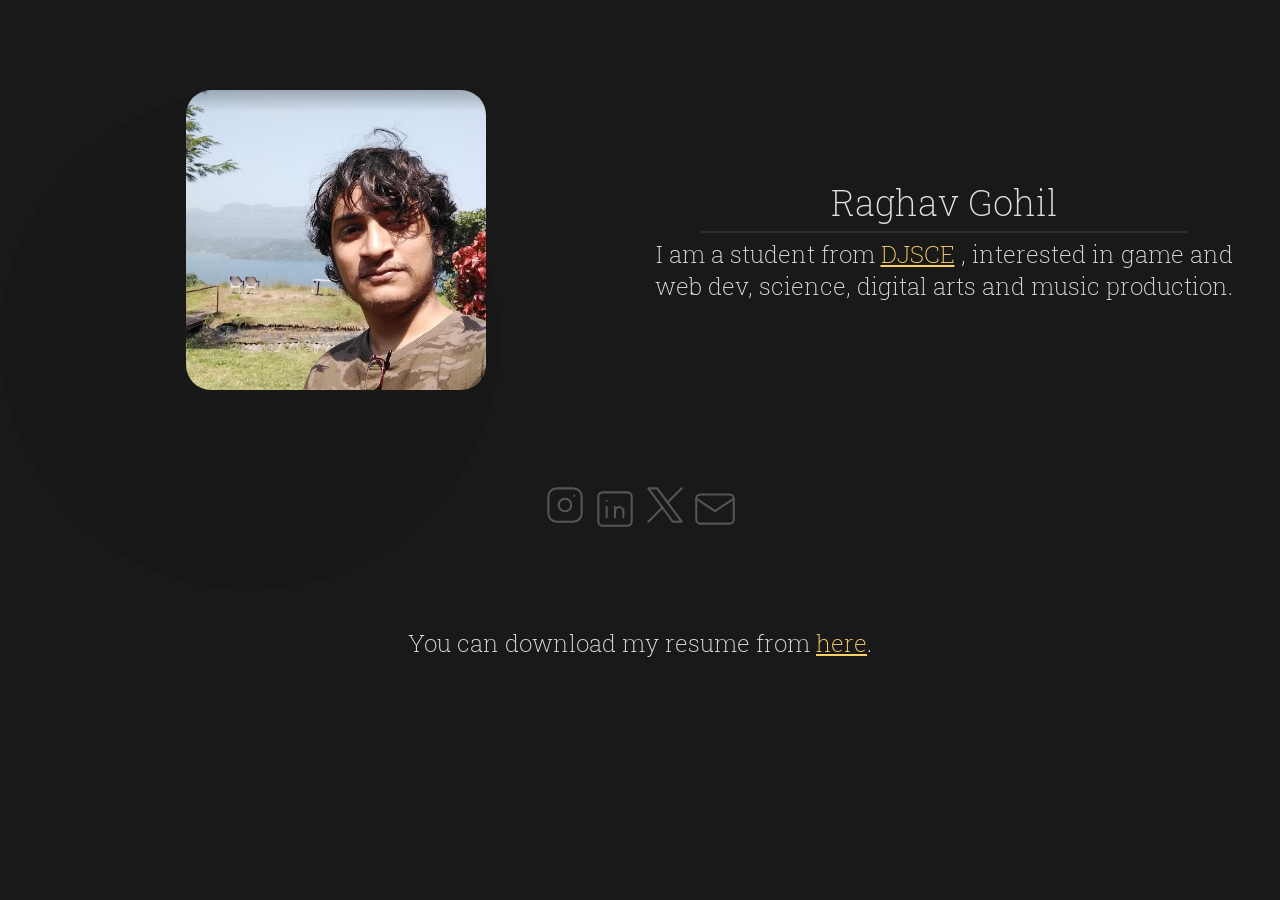
==== index.html @ b8ffef71 "added profile pic animation, made it responsive" ====
<!DOCTYPE html>
<html lang="en">
    <head>
        <meta charset="UTF-8">
        <meta name="viewport" content="width=device-width, initial-scale=1">
        <title>Raghav Gohil | Portfolio</title>
        <link rel="icon" type="image/x-icon" href="/assets/profile-pic.png">
        <link rel="preconnect" href="https://fonts.googleapis.com">
        <link rel="preconnect" href="https://fonts.gstatic.com" crossorigin>
        <link href="https://fonts.googleapis.com/css2?family=Roboto+Slab:wght@100..900&display=swap" rel="stylesheet"> 
        <link href="styles.css" rel="stylesheet">
    </head>
    <body>
        <!-- cursor -->
        <div id="cursor"></div>
        <script src="cursor.js"></script>
        <section id="hero">
            <!-- <img id="hero-profile-pic" src="https://avatars.githubusercontent.com/u/71706645?v=4"> -->
            <!-- <img id="hero-profile-pic" src="/assets/my-photo.png"> -->
            <div id="hero-profile-pic"></div>
            <div id="hero-profile-content">
                <h1>Raghav Gohil</h1>
                <hr>
                <p>I am a student from <a href="https://www.djsce.ac.in/">DJSCE</a> , interested in game and web dev, science, digital arts and music production.</p>
            </div>
        </section> 
        <section id="socials">
            <a href="https://www.instagram.com/raghav_gohil_404/"><svg  xmlns="http://www.w3.org/2000/svg" viewBox="0 0 24 24"  fill="none" stroke-width="1"  stroke-linecap="round"  stroke-linejoin="round"  class="icon icon-tabler icons-tabler-outline icon-tabler-brand-instagram"><path stroke="none" d="M0 0h24v24H0z" fill="none"/><path d="M4 4m0 4a4 4 0 0 1 4 -4h8a4 4 0 0 1 4 4v8a4 4 0 0 1 -4 4h-8a4 4 0 0 1 -4 -4z" /><path d="M12 12m-3 0a3 3 0 1 0 6 0a3 3 0 1 0 -6 0" /><path d="M16.5 7.5l0 .01" /></svg></a>
            <a href="https://www.linkedin.com/in/raghav-gohil-18a88a258/"></a><svg  xmlns="http://www.w3.org/2000/svg" viewBox="0 0 24 24"  fill="none" stroke-width="1"  stroke-linecap="round"  stroke-linejoin="round"  class="icon icon-tabler icons-tabler-outline icon-tabler-brand-linkedin"><path stroke="none" d="M0 0h24v24H0z" fill="none"/><path d="M4 4m0 2a2 2 0 0 1 2 -2h12a2 2 0 0 1 2 2v12a2 2 0 0 1 -2 2h-12a2 2 0 0 1 -2 -2z" /><path d="M8 11l0 5" /><path d="M8 8l0 .01" /><path d="M12 16l0 -5" /><path d="M16 16v-3a2 2 0 0 0 -4 0" /></svg></a>
            <a href="https://twitter.com/RaghobaSpams"><svg  xmlns="http://www.w3.org/2000/svg" viewBox="0 0 24 24"  fill="none"  stroke-width="1"  stroke-linecap="round"  stroke-linejoin="round"  class="icon icon-tabler icons-tabler-outline icon-tabler-brand-x"><path stroke="none" d="M0 0h24v24H0z" fill="none"/><path d="M4 4l11.733 16h4.267l-11.733 -16z" /><path d="M4 20l6.768 -6.768m2.46 -2.46l6.772 -6.772" /></svg></a>
            <a href="mailto:raghavgohil2004@gmail.com"></a><svg  xmlns="http://www.w3.org/2000/svg" viewBox="0 0 24 24"  fill="none"  stroke-width="1"  stroke-linecap="round"  stroke-linejoin="round"  class="icon icon-tabler icons-tabler-outline icon-tabler-mail"><path stroke="none" d="M0 0h24v24H0z" fill="none"/><path d="M3 7a2 2 0 0 1 2 -2h14a2 2 0 0 1 2 2v10a2 2 0 0 1 -2 2h-14a2 2 0 0 1 -2 -2v-10z" /><path d="M3 7l9 6l9 -6" /></svg></a>
        </section>
        <section id="page">
            You can download my resume from <a href="https://drive.google.com/file/d/1_zFfrq3Dztet6FrrVXCBhWyMatp3kc15/view?usp=sharing">here</a>.
        </section>
    </body>
</html>
---- styles.css ----
*
{
    margin:0;
    padding:0;
    font-family: "Roboto Slab", serif;
    font-weight: 200;
    font-style: normal;
}

/* modifying tags */

body
{
    background-color: #191919;
    color:rgb(224, 224, 224);
    font-size:1.5rem;
}

hr
{
    border: 0.5px solid rgb(43, 43, 43);
    width:80%;
    margin:auto;
    margin-top:5px;
    margin-bottom:5px;
}

section
{
    margin: 10vh;
}

a
{
    color:#FAD166;
}

/* others */

#cursor
{
    position:absolute;
    width:500px;
    height:500px;
    background: #161616;
    background: radial-gradient(#191919, #161616);
    border-radius: 50%;
    transition-duration: 1s;
    transition-timing-function: ease-in-out;
    z-index:-1;
}

div:hover ~ #cursor
{
    transform: scale(0.2);
}

/* hero section */

@media only screen and (min-width: 800px) {
    #hero {
        display: flex;
        align-items: center;
        justify-content: center;
        margin-left: auto;
        margin-right: auto;
        width: 95vw;
    }
    #hero-profile-content {
        width: 50%;
        text-align: center;
    }
}

@media only screen and (max-width: 799px) {
    #hero {
        margin-left: auto;
        margin-right: auto;
        width: 95vw;
    }
    #hero-profile-content {
        width: 100%;
        margin-top:10vh;
        text-align: center;
    }
}

#hero-profile-pic
{
    width:300px;
    height:300px;
    display: block;
    margin:auto;
    border-radius: 25px;
    transition: 1s;
    background-image: url('/assets/my-photo.png');
    background-size: auto 300px;
    object-fit: fill;
}

#hero-profile-pic:hover
{
    animation: hero-profile-pic-fade 1s ease-in-out forwards;
}

@keyframes hero-profile-pic-fade {
    0%{opacity:1;}
    50%
    {
        opacity: 0;
    }
    100% 
    {
        opacity: 1;
        transform:rotate3D(1,1,1,45deg);
        background-image: url('https://avatars.githubusercontent.com/u/71706645?v=4');
    } 
}


/* socials */

#socials
{
    display: flex;
    align-items: center;
    justify-content: center;
}

#socials svg
{
    width:50px;
    stroke:rgb(85, 85, 85);
    transition:0.5s;
}

#socials svg:hover
{
    stroke:#FAD166;
    transform:scale(1.2);
}

/* page */

#page
{
    width:60vw;
    margin:auto;
    text-align: center;
}
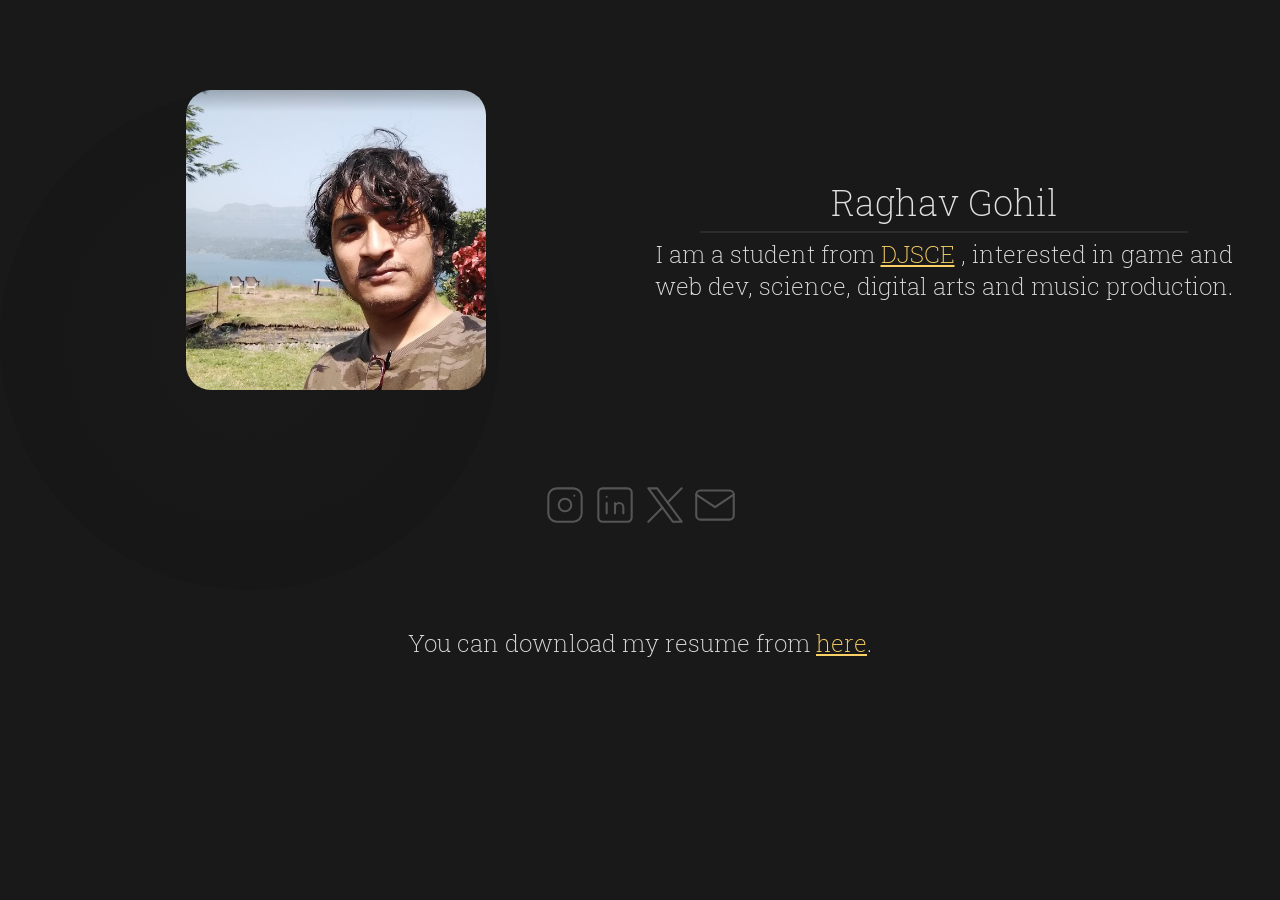
==== commit c1116f1a: "fixed social hyperlinks" ====
--- a/index.html
+++ b/index.html
@@ -26,9 +26,9 @@
         </section> 
         <section id="socials">
             <a href="https://www.instagram.com/raghav_gohil_404/"><svg  xmlns="http://www.w3.org/2000/svg" viewBox="0 0 24 24"  fill="none" stroke-width="1"  stroke-linecap="round"  stroke-linejoin="round"  class="icon icon-tabler icons-tabler-outline icon-tabler-brand-instagram"><path stroke="none" d="M0 0h24v24H0z" fill="none"/><path d="M4 4m0 4a4 4 0 0 1 4 -4h8a4 4 0 0 1 4 4v8a4 4 0 0 1 -4 4h-8a4 4 0 0 1 -4 -4z" /><path d="M12 12m-3 0a3 3 0 1 0 6 0a3 3 0 1 0 -6 0" /><path d="M16.5 7.5l0 .01" /></svg></a>
-            <a href="https://www.linkedin.com/in/raghav-gohil-18a88a258/"></a><svg  xmlns="http://www.w3.org/2000/svg" viewBox="0 0 24 24"  fill="none" stroke-width="1"  stroke-linecap="round"  stroke-linejoin="round"  class="icon icon-tabler icons-tabler-outline icon-tabler-brand-linkedin"><path stroke="none" d="M0 0h24v24H0z" fill="none"/><path d="M4 4m0 2a2 2 0 0 1 2 -2h12a2 2 0 0 1 2 2v12a2 2 0 0 1 -2 2h-12a2 2 0 0 1 -2 -2z" /><path d="M8 11l0 5" /><path d="M8 8l0 .01" /><path d="M12 16l0 -5" /><path d="M16 16v-3a2 2 0 0 0 -4 0" /></svg></a>
+            <a href="https://www.linkedin.com/in/raghav-gohil-18a88a258/"><svg  xmlns="http://www.w3.org/2000/svg" viewBox="0 0 24 24"  fill="none" stroke-width="1"  stroke-linecap="round"  stroke-linejoin="round"  class="icon icon-tabler icons-tabler-outline icon-tabler-brand-linkedin"><path stroke="none" d="M0 0h24v24H0z" fill="none"/><path d="M4 4m0 2a2 2 0 0 1 2 -2h12a2 2 0 0 1 2 2v12a2 2 0 0 1 -2 2h-12a2 2 0 0 1 -2 -2z" /><path d="M8 11l0 5" /><path d="M8 8l0 .01" /><path d="M12 16l0 -5" /><path d="M16 16v-3a2 2 0 0 0 -4 0" /></svg></a>
             <a href="https://twitter.com/RaghobaSpams"><svg  xmlns="http://www.w3.org/2000/svg" viewBox="0 0 24 24"  fill="none"  stroke-width="1"  stroke-linecap="round"  stroke-linejoin="round"  class="icon icon-tabler icons-tabler-outline icon-tabler-brand-x"><path stroke="none" d="M0 0h24v24H0z" fill="none"/><path d="M4 4l11.733 16h4.267l-11.733 -16z" /><path d="M4 20l6.768 -6.768m2.46 -2.46l6.772 -6.772" /></svg></a>
-            <a href="mailto:raghavgohil2004@gmail.com"></a><svg  xmlns="http://www.w3.org/2000/svg" viewBox="0 0 24 24"  fill="none"  stroke-width="1"  stroke-linecap="round"  stroke-linejoin="round"  class="icon icon-tabler icons-tabler-outline icon-tabler-mail"><path stroke="none" d="M0 0h24v24H0z" fill="none"/><path d="M3 7a2 2 0 0 1 2 -2h14a2 2 0 0 1 2 2v10a2 2 0 0 1 -2 2h-14a2 2 0 0 1 -2 -2v-10z" /><path d="M3 7l9 6l9 -6" /></svg></a>
+            <a href="mailto:raghavgohil2004@gmail.com"><svg  xmlns="http://www.w3.org/2000/svg" viewBox="0 0 24 24"  fill="none"  stroke-width="1"  stroke-linecap="round"  stroke-linejoin="round"  class="icon icon-tabler icons-tabler-outline icon-tabler-mail"><path stroke="none" d="M0 0h24v24H0z" fill="none"/><path d="M3 7a2 2 0 0 1 2 -2h14a2 2 0 0 1 2 2v10a2 2 0 0 1 -2 2h-14a2 2 0 0 1 -2 -2v-10z" /><path d="M3 7l9 6l9 -6" /></svg></a>
         </section>
         <section id="page">
             You can download my resume from <a href="https://drive.google.com/file/d/1_zFfrq3Dztet6FrrVXCBhWyMatp3kc15/view?usp=sharing">here</a>.
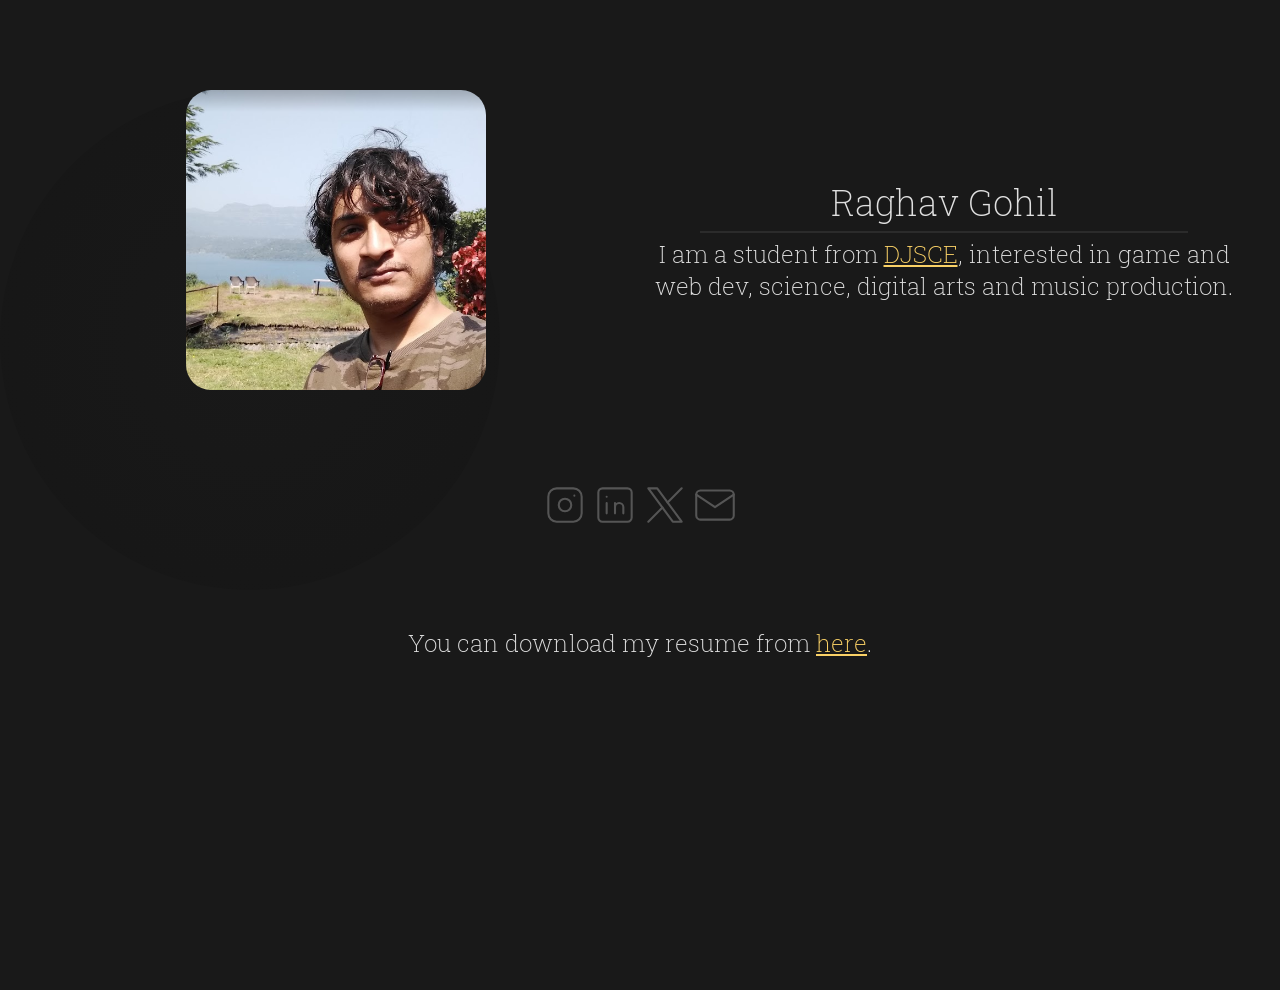
==== commit a7f5788d: "made moving circle epic" ====
--- a/index.html
+++ b/index.html
@@ -12,7 +12,7 @@
     </head>
     <body>
         <!-- cursor -->
-        <div id="cursor"></div>
+        <div id="cursor-container"><div id="cursor"></div></div>
         <script src="cursor.js"></script>
         <section id="hero">
             <!-- <img id="hero-profile-pic" src="https://avatars.githubusercontent.com/u/71706645?v=4"> -->
@@ -21,7 +21,7 @@
             <div id="hero-profile-content">
                 <h1>Raghav Gohil</h1>
                 <hr>
-                <p>I am a student from <a href="https://www.djsce.ac.in/">DJSCE</a> , interested in game and web dev, science, digital arts and music production.</p>
+                <p>I am a student from <a href="https://www.djsce.ac.in/">DJSCE</a>, interested in game and web dev, science, digital arts and music production.</p>
             </div>
         </section> 
         <section id="socials">
--- a/styles.css
+++ b/styles.css
@@ -37,9 +37,18 @@
 
 /* others */
 
+#cursor-container
+{
+    width:100%;
+    height:100%;
+    position:absolute;
+    overflow: hidden;
+    z-index:-1;
+}
+
 #cursor
 {
-    position:absolute;
+    position:relative;
     width:500px;
     height:500px;
     background: #161616;
@@ -47,7 +56,6 @@
     border-radius: 50%;
     transition-duration: 1s;
     transition-timing-function: ease-in-out;
-    z-index:-1;
 }
 
 div:hover ~ #cursor
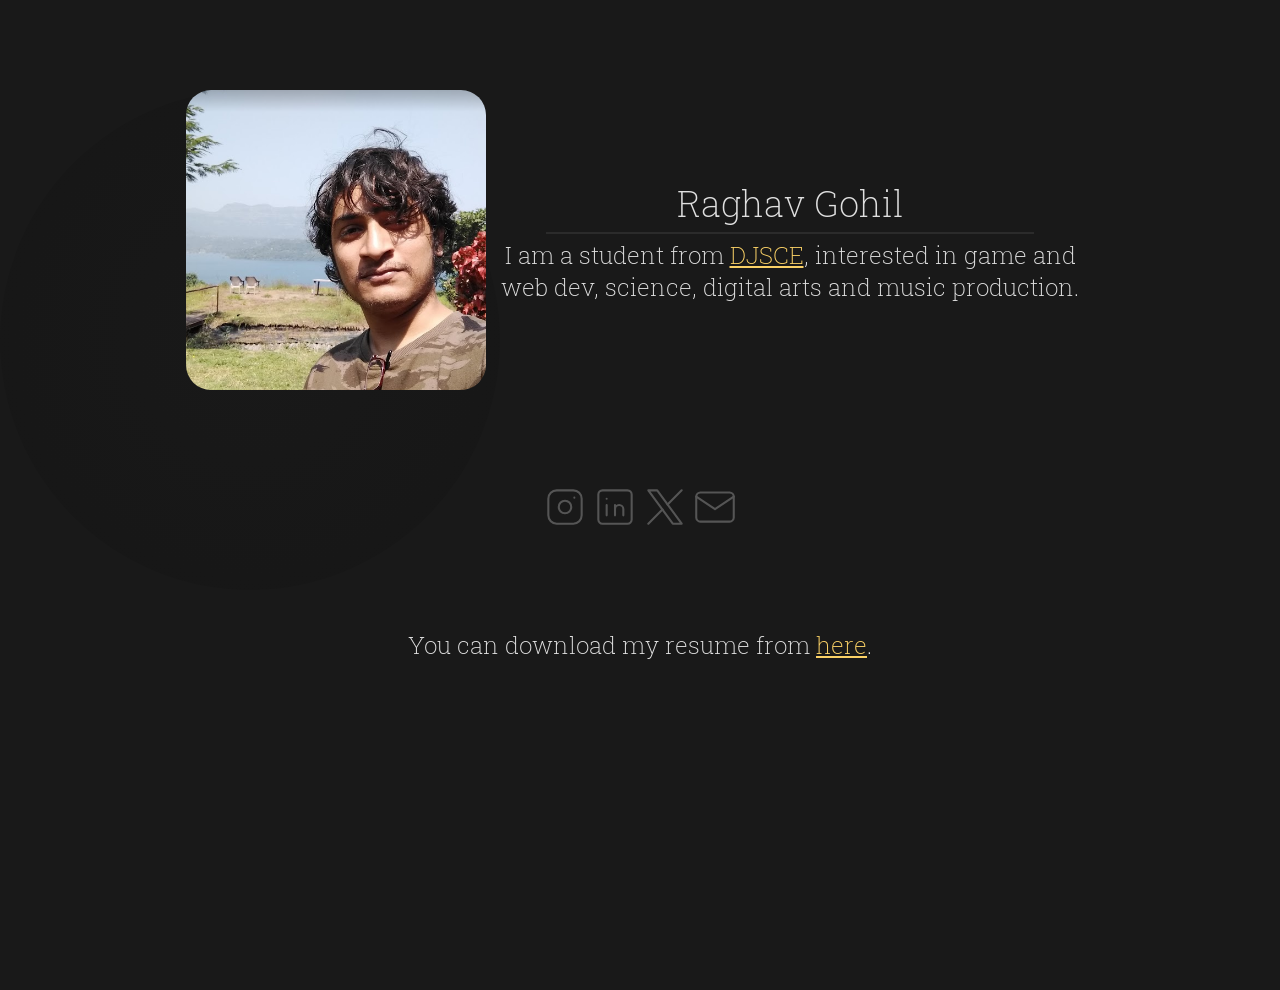
==== commit 87a7d958: "added glow" ====
--- a/index.html
+++ b/index.html
@@ -17,7 +17,7 @@
         <section id="hero">
             <!-- <img id="hero-profile-pic" src="https://avatars.githubusercontent.com/u/71706645?v=4"> -->
             <!-- <img id="hero-profile-pic" src="/assets/my-photo.png"> -->
-            <div id="hero-profile-pic"></div>
+            <div class="hero-profile-pic-container"><div id="hero-profile-pic"></div><div id="hero-profile-pic-glow"></div></div>
             <div id="hero-profile-content">
                 <h1>Raghav Gohil</h1>
                 <hr>
@@ -30,8 +30,8 @@
             <a href="https://twitter.com/RaghobaSpams"><svg  xmlns="http://www.w3.org/2000/svg" viewBox="0 0 24 24"  fill="none"  stroke-width="1"  stroke-linecap="round"  stroke-linejoin="round"  class="icon icon-tabler icons-tabler-outline icon-tabler-brand-x"><path stroke="none" d="M0 0h24v24H0z" fill="none"/><path d="M4 4l11.733 16h4.267l-11.733 -16z" /><path d="M4 20l6.768 -6.768m2.46 -2.46l6.772 -6.772" /></svg></a>
             <a href="mailto:raghavgohil2004@gmail.com"><svg  xmlns="http://www.w3.org/2000/svg" viewBox="0 0 24 24"  fill="none"  stroke-width="1"  stroke-linecap="round"  stroke-linejoin="round"  class="icon icon-tabler icons-tabler-outline icon-tabler-mail"><path stroke="none" d="M0 0h24v24H0z" fill="none"/><path d="M3 7a2 2 0 0 1 2 -2h14a2 2 0 0 1 2 2v10a2 2 0 0 1 -2 2h-14a2 2 0 0 1 -2 -2v-10z" /><path d="M3 7l9 6l9 -6" /></svg></a>
         </section>
-        <section id="page">
-            You can download my resume from <a href="https://drive.google.com/file/d/1_zFfrq3Dztet6FrrVXCBhWyMatp3kc15/view?usp=sharing">here</a>.
+        <section id="resume-download">
+            You can download my resume from <a href="https://docs.google.com/document/d/1E7OpBbh6nYtWkoxOE-9DptZS__aU-AIR/edit?usp=sharing&ouid=106211092595944268106&rtpof=true&sd=true">here</a>.
         </section>
     </body>
 </html>
--- a/styles.css
+++ b/styles.css
@@ -14,6 +14,7 @@
     background-color: #191919;
     color:rgb(224, 224, 224);
     font-size:1.5rem;
+    height:100%;
 }
 
 hr
@@ -40,7 +41,7 @@
 #cursor-container
 {
     width:100%;
-    height:100%;
+    min-height:100%;
     position:absolute;
     overflow: hidden;
     z-index:-1;
@@ -106,9 +107,35 @@
     object-fit: fill;
 }
 
+#hero-profile-pic-glow
+{
+    opacity: 0;
+    position: relative;
+    z-index: -1;
+    width:80%;
+    margin:auto;
+    height:2px;
+    background-color:#edffb1; 
+    border-radius: 500px;
+    box-shadow: #fad166 0px 0px 25px;
+}
+
+#hero-profile-pic:hover ~ #hero-profile-pic-glow 
+{
+    animation: hero-profile-pic-glow-fade 1.5s ease-in-out forwards;
+}
+
 #hero-profile-pic:hover
 {
     animation: hero-profile-pic-fade 1s ease-in-out forwards;
+}
+
+@keyframes hero-profile-pic-glow-fade {
+    0%{opacity: 0;} 
+    100%
+    {
+        opacity: 1;
+    }
 }
 
 @keyframes hero-profile-pic-fade {
@@ -148,11 +175,9 @@
     transform:scale(1.2);
 }
 
-/* page */
+/* resume download */
 
-#page
+#resume-download
 {
-    width:60vw;
-    margin:auto;
     text-align: center;
 }
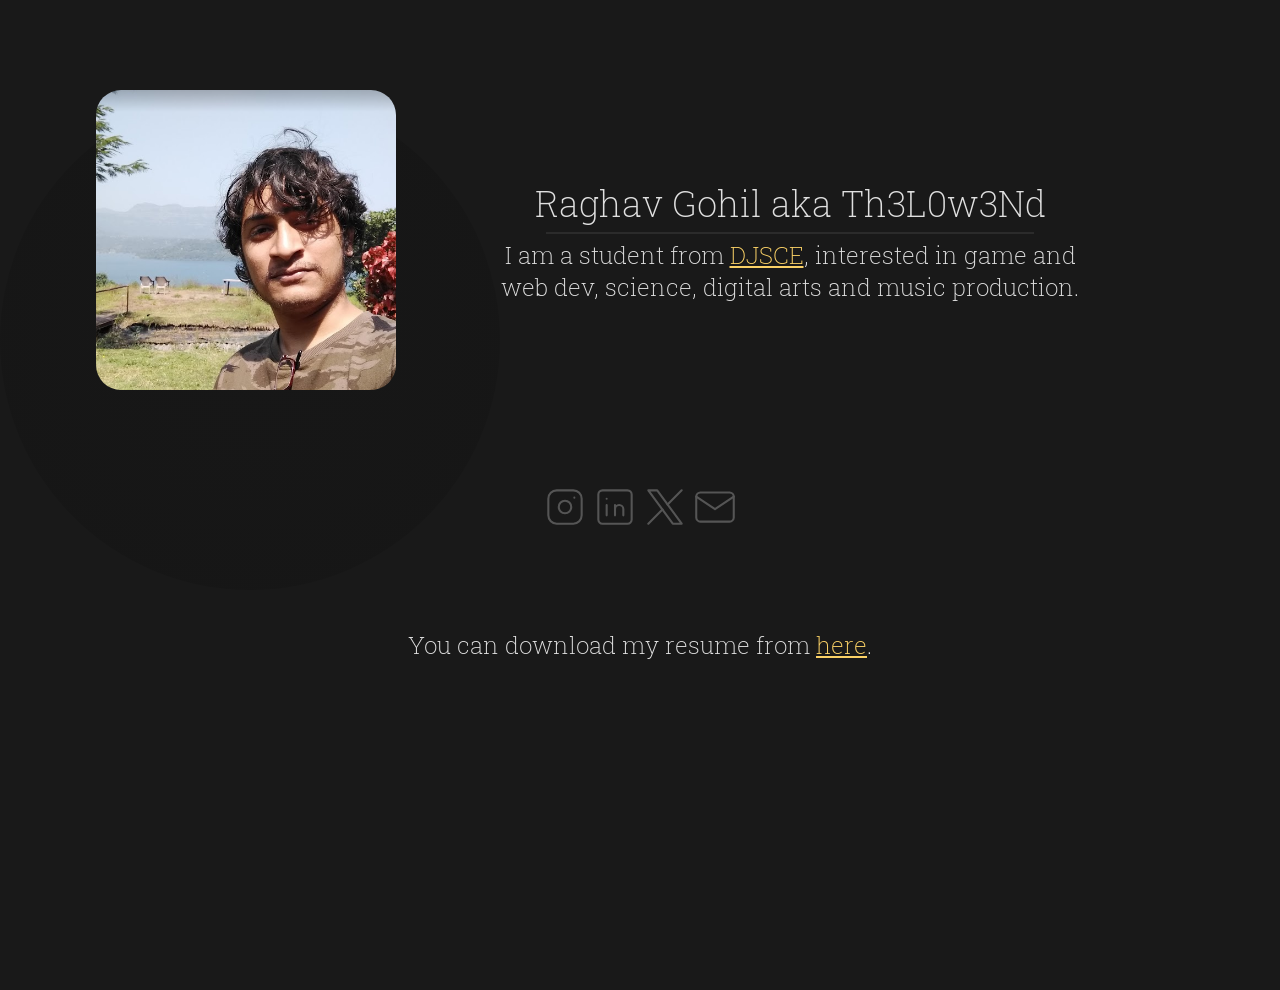
==== commit 872fb654: "Update index.html" ====
--- a/index.html
+++ b/index.html
@@ -19,7 +19,7 @@
             <!-- <img id="hero-profile-pic" src="/assets/my-photo.png"> -->
             <div class="hero-profile-pic-container"><div id="hero-profile-pic"></div><div id="hero-profile-pic-glow"></div></div>
             <div id="hero-profile-content">
-                <h1>Raghav Gohil</h1>
+                <h1>Raghav Gohil aka Th3L0w3Nd</h1>
                 <hr>
                 <p>I am a student from <a href="https://www.djsce.ac.in/">DJSCE</a>, interested in game and web dev, science, digital arts and music production.</p>
             </div>
--- a/styles.css
+++ b/styles.css
@@ -14,7 +14,6 @@
     background-color: #191919;
     color:rgb(224, 224, 224);
     font-size:1.5rem;
-    height:100%;
 }
 
 hr
@@ -41,7 +40,7 @@
 #cursor-container
 {
     width:100%;
-    min-height:100%;
+    height:100%;
     position:absolute;
     overflow: hidden;
     z-index:-1;
@@ -52,8 +51,7 @@
     position:relative;
     width:500px;
     height:500px;
-    background: #161616;
-    background: radial-gradient(#191919, #161616);
+    background: radial-gradient(#171717, #161616);
     border-radius: 50%;
     transition-duration: 1s;
     transition-timing-function: ease-in-out;
@@ -77,6 +75,8 @@
     }
     #hero-profile-content {
         width: 50%;
+        padding-left:10vh;
+        padding-right: 10vh;
         text-align: center;
     }
 }
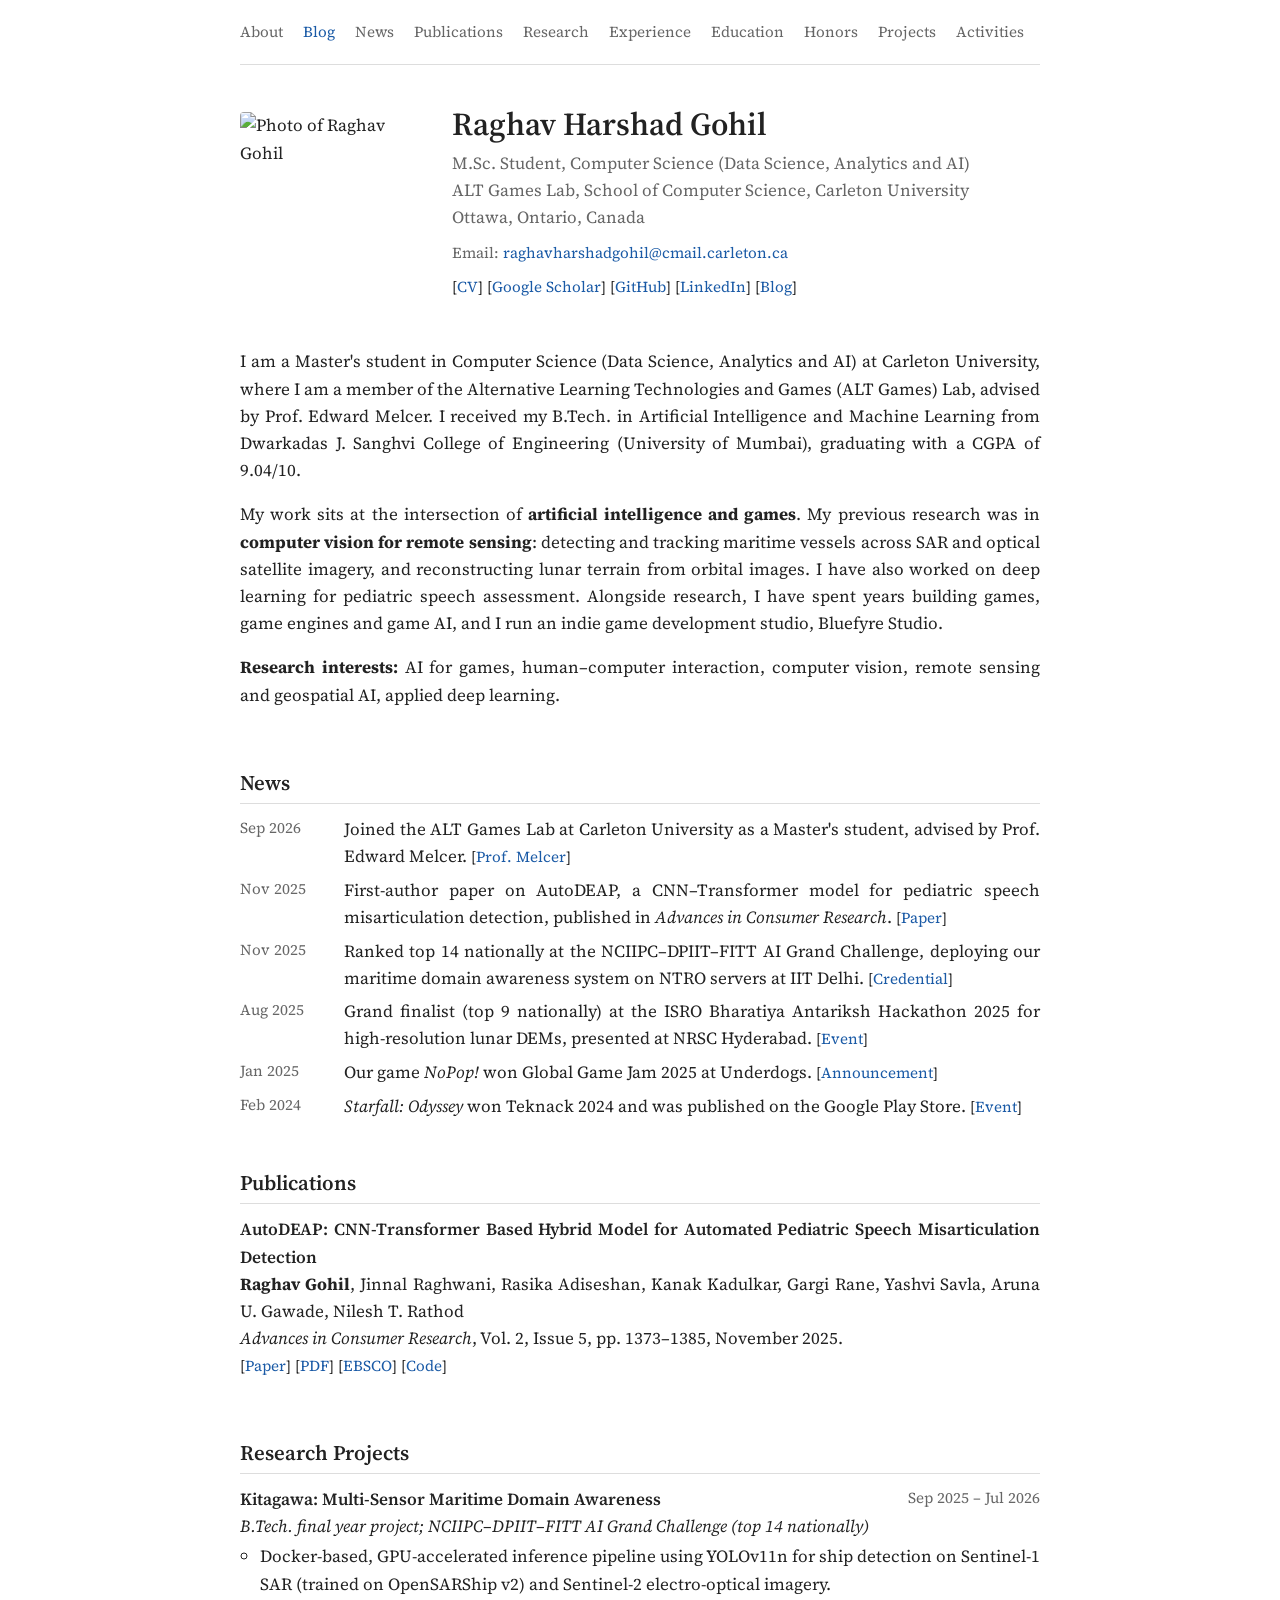
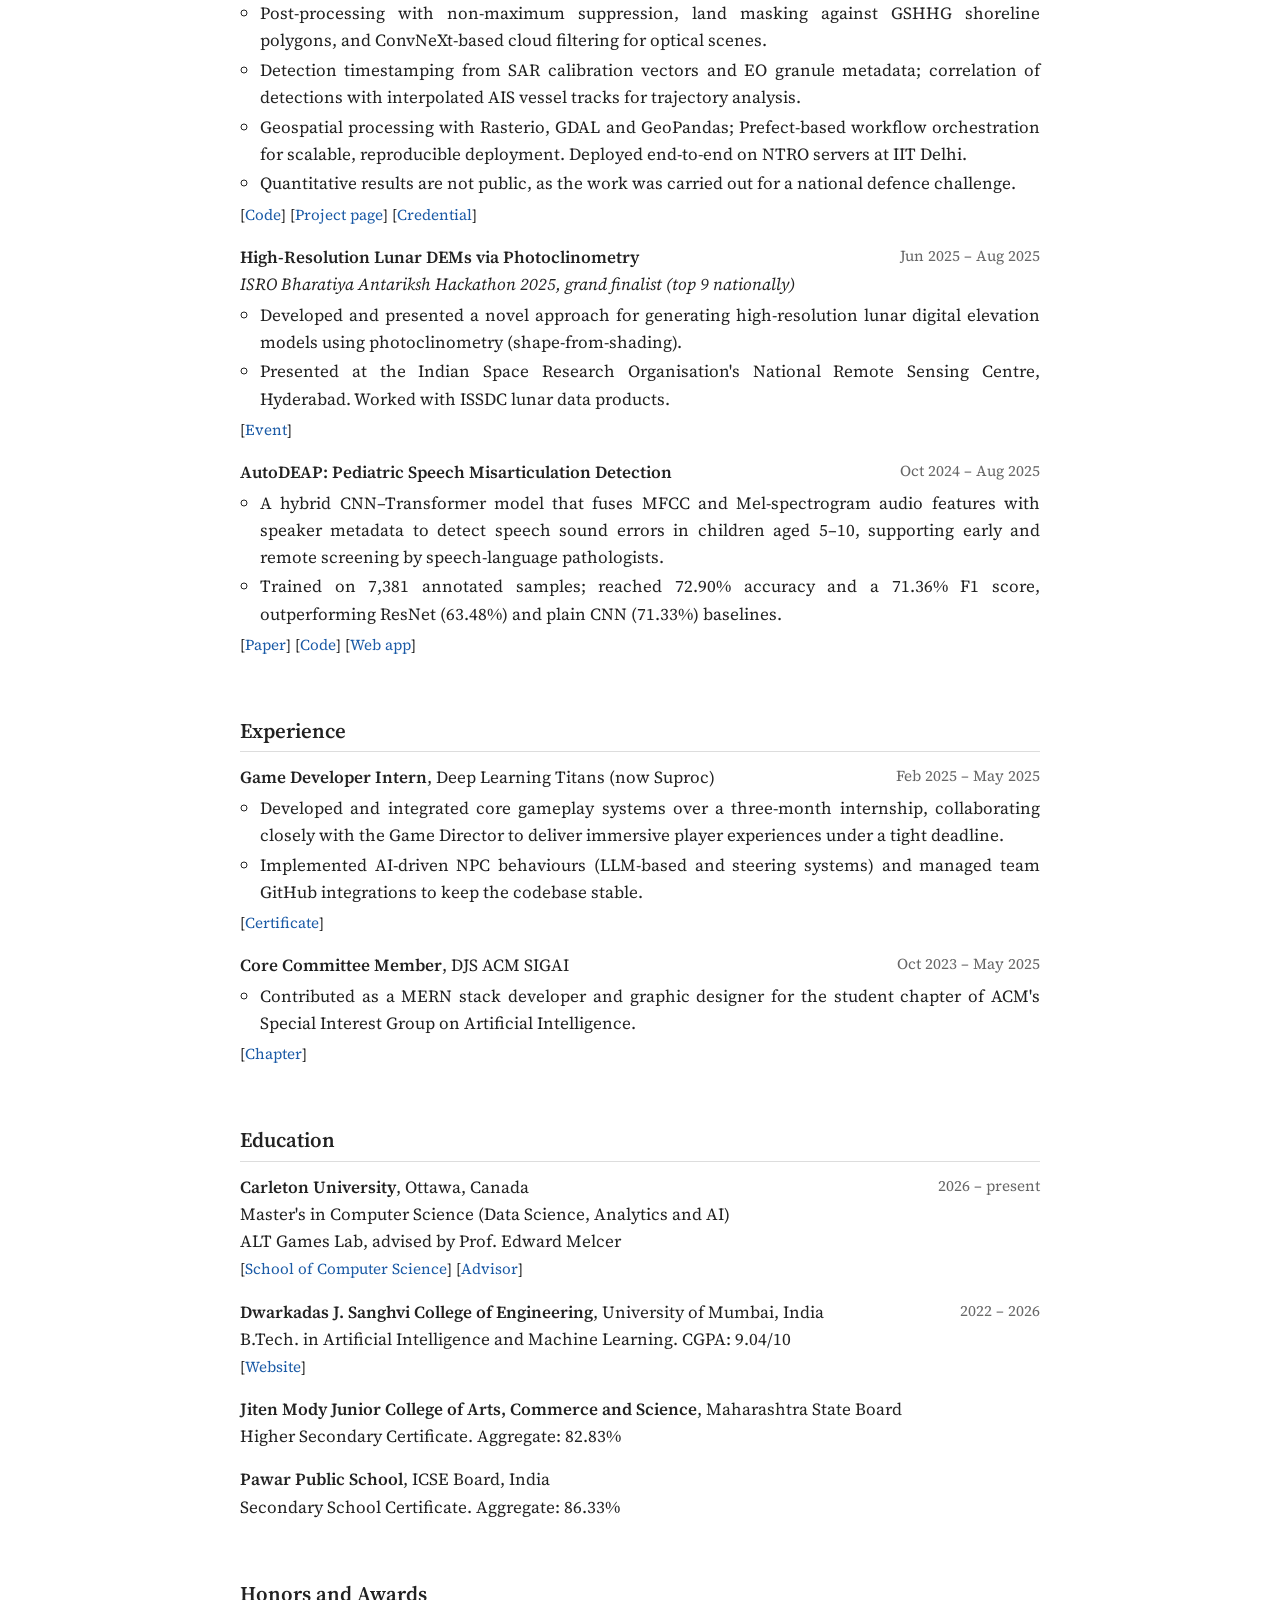
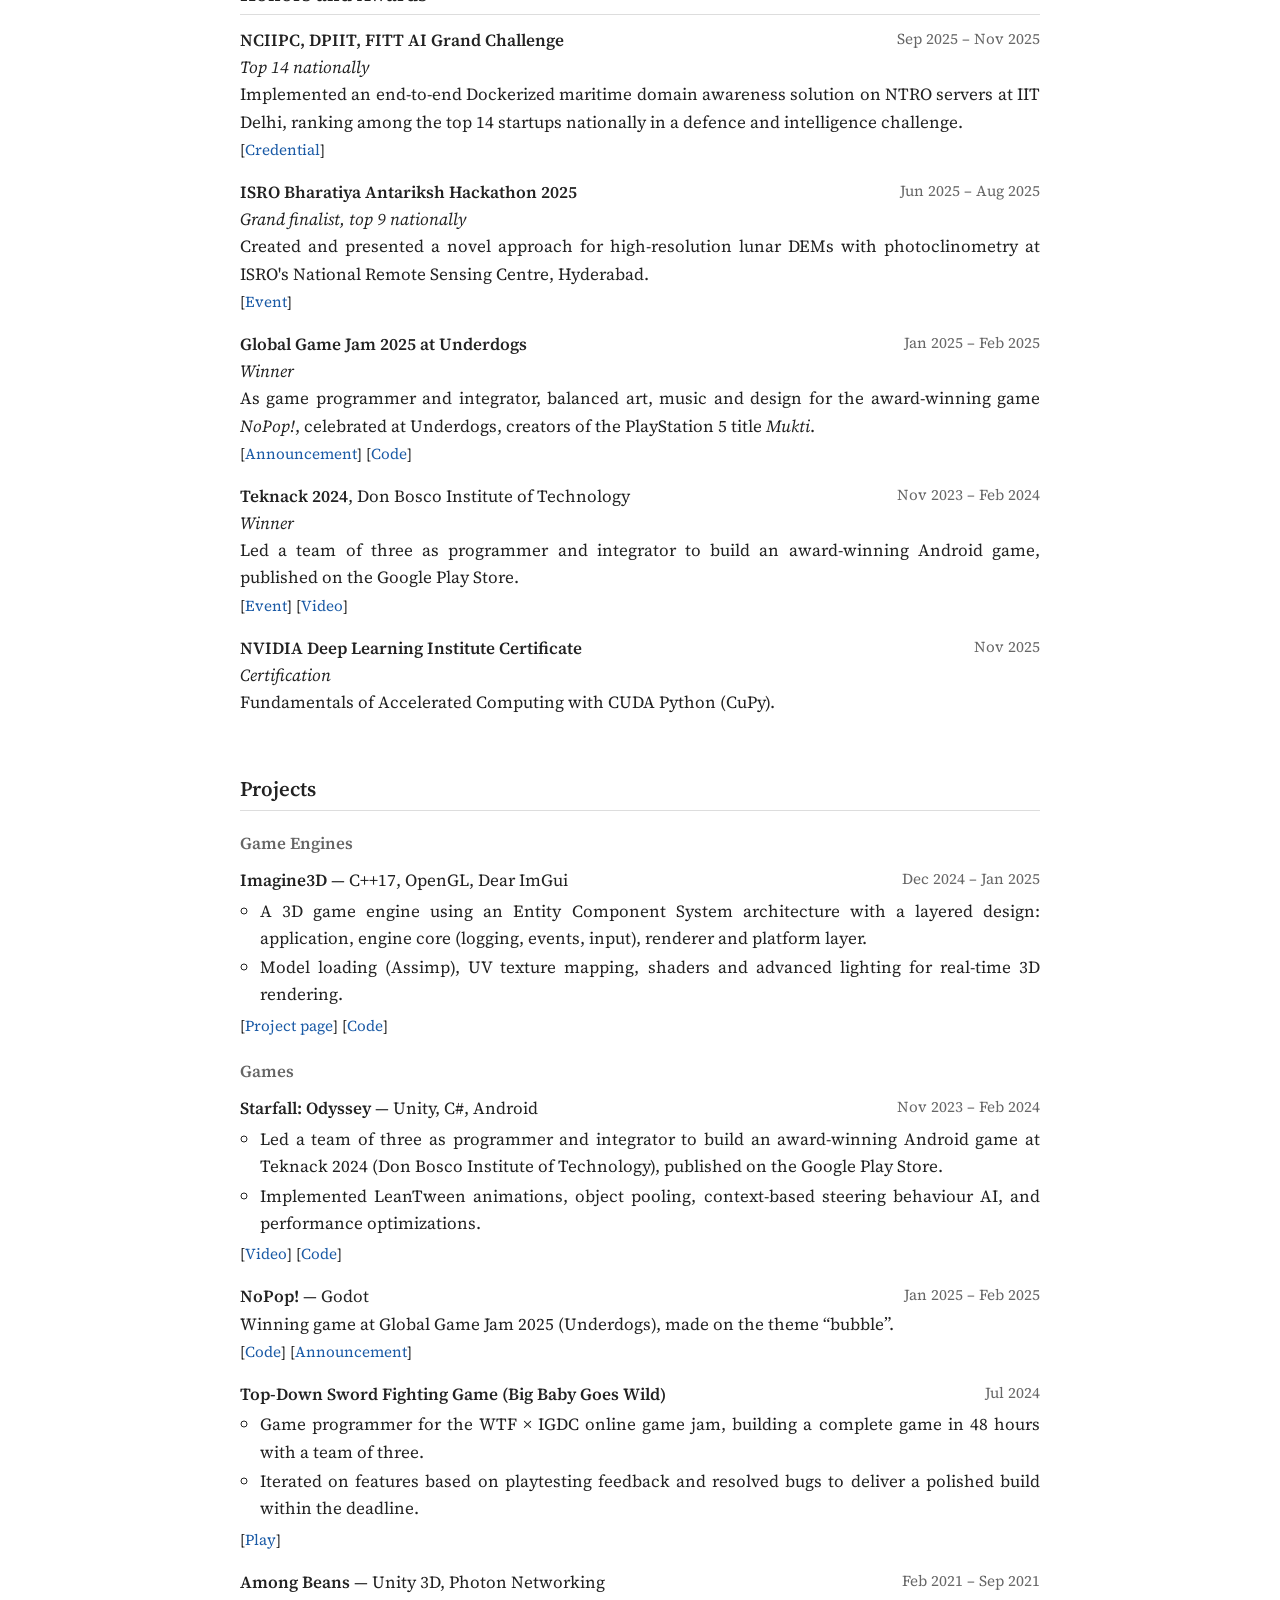
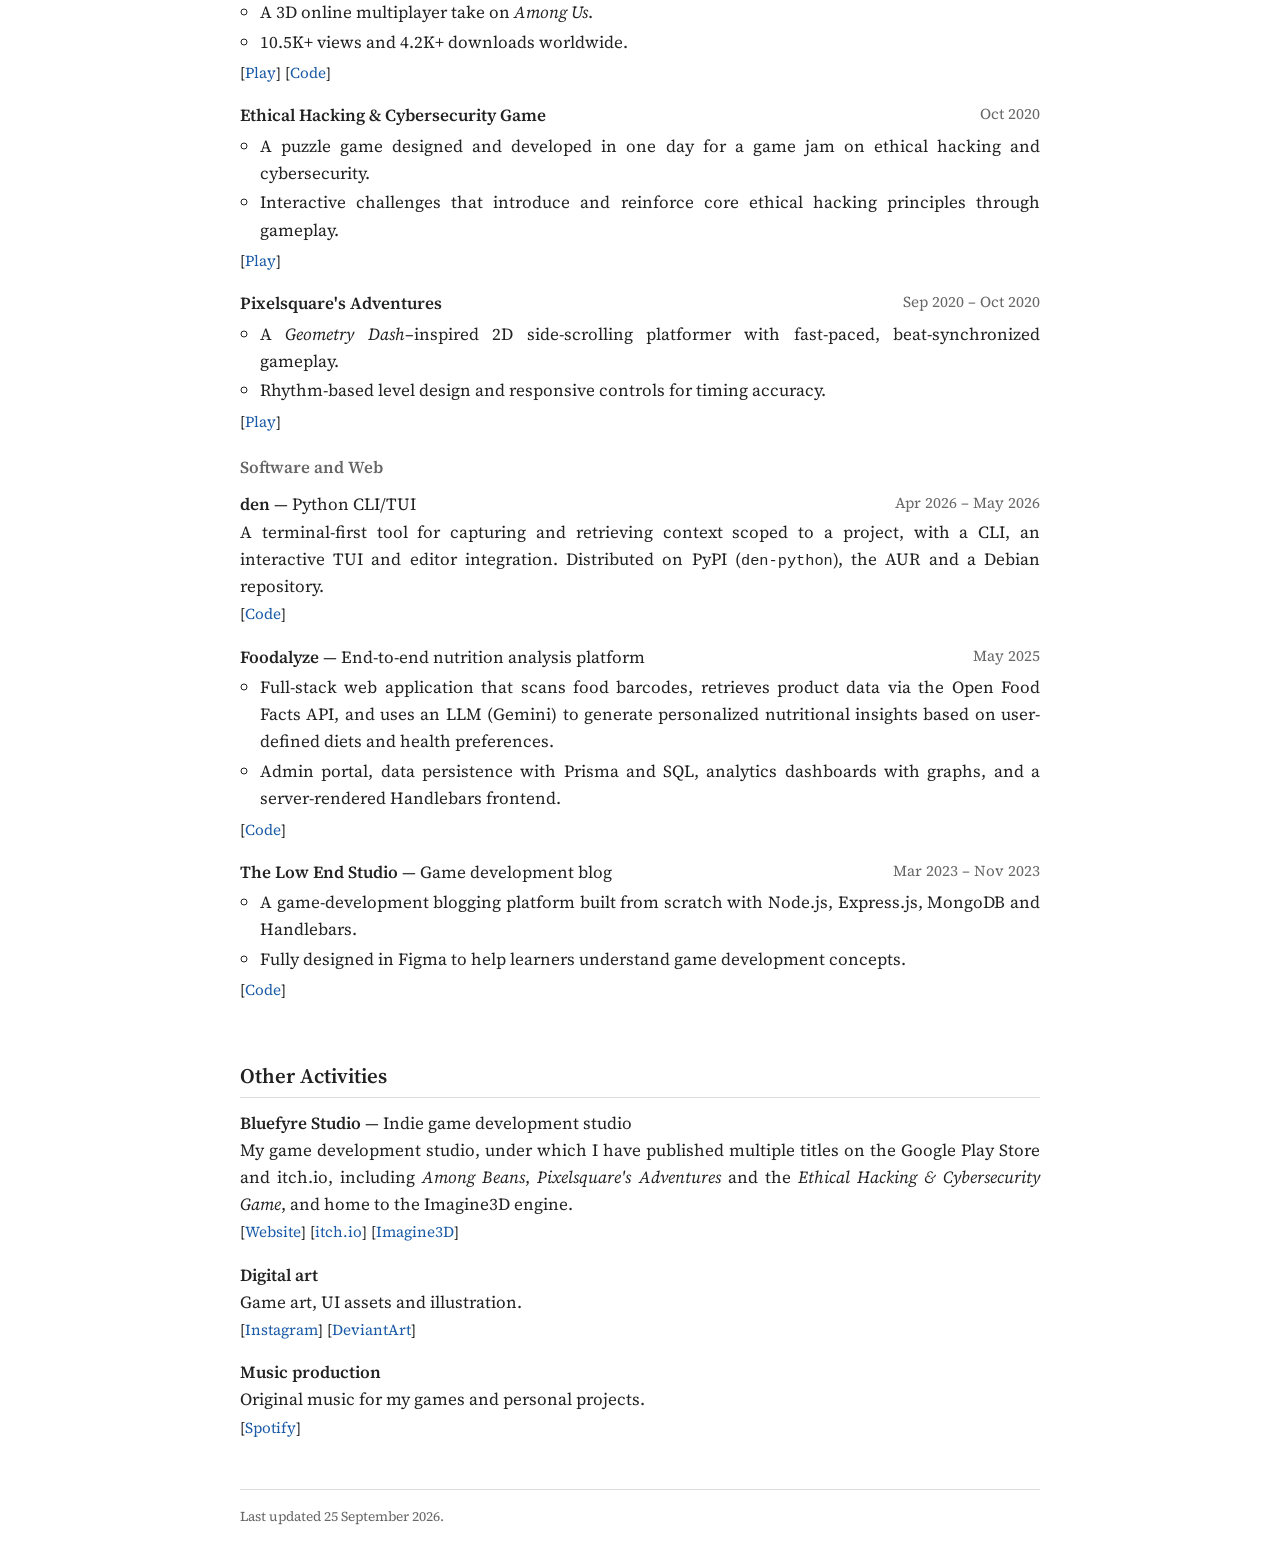
==== commit 2be3673d: "Redesign site as an academic homepage and add a blog Replace the dark portfolio page with a single-p" ====
--- a/index.html
+++ b/index.html
@@ -3,35 +3,426 @@
     <head>
         <meta charset="UTF-8">
         <meta name="viewport" content="width=device-width, initial-scale=1">
-        <title>Raghav Gohil | Portfolio</title>
-        <link rel="icon" type="image/x-icon" href="/assets/profile-pic.png">
+        <title>Raghav Gohil</title>
+        <meta name="description" content="Raghav Harshad Gohil — M.Sc. student in Computer Science (Data Science, Analytics and AI) at Carleton University. Member of the ALT Games Lab. AI and games, computer vision, remote sensing and applied machine learning.">
+        <link rel="icon" type="image/jpeg" href="https://avatars.githubusercontent.com/u/71706645?v=4">
+        <link rel="apple-touch-icon" href="https://avatars.githubusercontent.com/u/71706645?v=4">
         <link rel="preconnect" href="https://fonts.googleapis.com">
         <link rel="preconnect" href="https://fonts.gstatic.com" crossorigin>
-        <link href="https://fonts.googleapis.com/css2?family=Roboto+Slab:wght@100..900&display=swap" rel="stylesheet"> 
+        <link href="https://fonts.googleapis.com/css2?family=Source+Serif+4:ital,opsz,wght@0,8..60,400;0,8..60,600;1,8..60,400&display=swap" rel="stylesheet">
         <link href="styles.css" rel="stylesheet">
     </head>
     <body>
-        <!-- cursor -->
-        <div id="cursor-container"><div id="cursor"></div></div>
-        <script src="cursor.js"></script>
-        <section id="hero">
-            <!-- <img id="hero-profile-pic" src="https://avatars.githubusercontent.com/u/71706645?v=4"> -->
-            <!-- <img id="hero-profile-pic" src="/assets/my-photo.png"> -->
-            <div class="hero-profile-pic-container"><div id="hero-profile-pic"></div><div id="hero-profile-pic-glow"></div></div>
-            <div id="hero-profile-content">
-                <h1>Raghav Gohil aka Th3L0w3Nd</h1>
-                <hr>
-                <p>I am a student from <a href="https://www.djsce.ac.in/">DJSCE</a>, interested in game and web dev, science, digital arts and music production.</p>
-            </div>
-        </section> 
-        <section id="socials">
-            <a href="https://www.instagram.com/raghav_gohil_404/"><svg  xmlns="http://www.w3.org/2000/svg" viewBox="0 0 24 24"  fill="none" stroke-width="1"  stroke-linecap="round"  stroke-linejoin="round"  class="icon icon-tabler icons-tabler-outline icon-tabler-brand-instagram"><path stroke="none" d="M0 0h24v24H0z" fill="none"/><path d="M4 4m0 4a4 4 0 0 1 4 -4h8a4 4 0 0 1 4 4v8a4 4 0 0 1 -4 4h-8a4 4 0 0 1 -4 -4z" /><path d="M12 12m-3 0a3 3 0 1 0 6 0a3 3 0 1 0 -6 0" /><path d="M16.5 7.5l0 .01" /></svg></a>
-            <a href="https://www.linkedin.com/in/raghav-gohil-18a88a258/"><svg  xmlns="http://www.w3.org/2000/svg" viewBox="0 0 24 24"  fill="none" stroke-width="1"  stroke-linecap="round"  stroke-linejoin="round"  class="icon icon-tabler icons-tabler-outline icon-tabler-brand-linkedin"><path stroke="none" d="M0 0h24v24H0z" fill="none"/><path d="M4 4m0 2a2 2 0 0 1 2 -2h12a2 2 0 0 1 2 2v12a2 2 0 0 1 -2 2h-12a2 2 0 0 1 -2 -2z" /><path d="M8 11l0 5" /><path d="M8 8l0 .01" /><path d="M12 16l0 -5" /><path d="M16 16v-3a2 2 0 0 0 -4 0" /></svg></a>
-            <a href="https://twitter.com/RaghobaSpams"><svg  xmlns="http://www.w3.org/2000/svg" viewBox="0 0 24 24"  fill="none"  stroke-width="1"  stroke-linecap="round"  stroke-linejoin="round"  class="icon icon-tabler icons-tabler-outline icon-tabler-brand-x"><path stroke="none" d="M0 0h24v24H0z" fill="none"/><path d="M4 4l11.733 16h4.267l-11.733 -16z" /><path d="M4 20l6.768 -6.768m2.46 -2.46l6.772 -6.772" /></svg></a>
-            <a href="mailto:raghavgohil2004@gmail.com"><svg  xmlns="http://www.w3.org/2000/svg" viewBox="0 0 24 24"  fill="none"  stroke-width="1"  stroke-linecap="round"  stroke-linejoin="round"  class="icon icon-tabler icons-tabler-outline icon-tabler-mail"><path stroke="none" d="M0 0h24v24H0z" fill="none"/><path d="M3 7a2 2 0 0 1 2 -2h14a2 2 0 0 1 2 2v10a2 2 0 0 1 -2 2h-14a2 2 0 0 1 -2 -2v-10z" /><path d="M3 7l9 6l9 -6" /></svg></a>
-        </section>
-        <section id="resume-download">
-            You can download my resume from <a href="https://docs.google.com/document/d/1E7OpBbh6nYtWkoxOE-9DptZS__aU-AIR/edit?usp=sharing&ouid=106211092595944268106&rtpof=true&sd=true">here</a>.
-        </section>
+        <nav>
+            <a href="#about">About</a>
+            <a class="nav-highlight" href="blog/">Blog</a>
+            <a href="#news">News</a>
+            <a href="#publications">Publications</a>
+            <a href="#research">Research</a>
+            <a href="#experience">Experience</a>
+            <a href="#education">Education</a>
+            <a href="#honors">Honors</a>
+            <a href="#projects">Projects</a>
+            <a href="#activities">Activities</a>
+        </nav>
+
+        <main>
+            <header id="about">
+                <img class="photo" src="https://avatars.githubusercontent.com/u/71706645?v=4" alt="Photo of Raghav Gohil">
+                <div class="intro">
+                    <h1>Raghav Harshad Gohil</h1>
+                    <p class="affiliation">
+                        M.Sc. Student, Computer Science (Data Science, Analytics and AI)<br>
+                        ALT Games Lab, School of Computer Science, Carleton University<br>
+                        Ottawa, Ontario, Canada
+                    </p>
+                    <p class="contact">
+                        <span class="label">Email:</span> <a href="mailto:raghavharshadgohil@cmail.carleton.ca">raghavharshadgohil@cmail.carleton.ca</a>
+                    </p>
+                    <p class="links">
+                        [<a href="https://docs.google.com/document/d/1KZqA132iDrnBKh-6coL3dgEJMXkEJ5XB/edit?usp=sharing&ouid=118444641699332827628&rtpof=true&sd=true">CV</a>]
+                        [<a href="https://scholar.google.com/citations?hl=en&view_op=list_works&gmla=APjjwub7mrKJ2H-JyKzECnMKxPB45945bkVsB8djdXH6EnmdZlIc_VjereVUvtaRPhPC5LccAvVNQe8iAvyqsLWThfxp&user=Q8cYllYAAAAJ">Google Scholar</a>]
+                        [<a href="https://github.com/RaghavGohil">GitHub</a>]
+                        [<a href="https://www.linkedin.com/in/raghav-gohil-18a88a258/">LinkedIn</a>]
+                        [<a href="blog/">Blog</a>]
+                    </p>
+                </div>
+            </header>
+
+            <section>
+                <p>
+                    I am a Master's student in Computer Science (Data Science, Analytics and AI) at Carleton
+                    University, where I am a member of the Alternative Learning Technologies and Games
+                    (ALT Games) Lab, advised by Prof. Edward Melcer. I received my B.Tech. in Artificial Intelligence and Machine Learning from
+                    Dwarkadas J. Sanghvi College of Engineering (University of Mumbai), graduating with a CGPA
+                    of 9.04/10.
+                </p>
+                <p>
+                    My work sits at the intersection of <strong>artificial intelligence and games</strong>. My
+                    previous research was in <strong>computer vision for remote sensing</strong>: detecting and
+                    tracking maritime vessels across SAR and optical satellite imagery, and reconstructing lunar
+                    terrain from orbital images. I have also worked on deep learning for pediatric speech
+                    assessment. Alongside research, I have spent years building games, game engines and game AI,
+                    and I run an indie game development studio, Bluefyre Studio.
+                </p>
+                <p class="interests">
+                    <strong>Research interests:</strong> AI for games, human&ndash;computer interaction,
+                    computer vision, remote sensing and geospatial AI, applied deep learning.
+                </p>
+            </section>
+
+            <section id="news">
+                <h2>News</h2>
+                <ul class="news">
+                    <li><span class="news-date">Sep 2026</span> <span class="news-text">Joined the ALT Games Lab at Carleton University as a Master's student, advised by Prof. Edward Melcer.
+                        <span class="entry-links">[<a href="https://carleton.ca/scs/people/edward-melcer/">Prof. Melcer</a>]</span></span></li>
+                    <li><span class="news-date">Nov 2025</span> <span class="news-text">First-author paper on AutoDEAP, a CNN&ndash;Transformer model for pediatric speech misarticulation detection, published in <em>Advances in Consumer Research</em>.
+                        <span class="entry-links">[<a href="https://acr-journal.com/article/auto-deap-cnn-transformer-based-hybrid-model-for-automated-pediatric-speech-misarticulation-detection-1822/">Paper</a>]</span></span></li>
+                    <li><span class="news-date">Nov 2025</span> <span class="news-text">Ranked top 14 nationally at the NCIIPC&ndash;DPIIT&ndash;FITT AI Grand Challenge, deploying our maritime domain awareness system on NTRO servers at IIT Delhi.
+                        <span class="entry-links">[<a href="https://credsverse.com/credentials/d568a68a-6ca8-437a-9ffd-882e2baf6cf8?preview=1">Credential</a>]</span></span></li>
+                    <li><span class="news-date">Aug 2025</span> <span class="news-text">Grand finalist (top 9 nationally) at the ISRO Bharatiya Antariksh Hackathon 2025 for high-resolution lunar DEMs, presented at NRSC Hyderabad.
+                        <span class="entry-links">[<a href="https://www.isro.gov.in/BAH2025_NRSC_Hyderabad.html">Event</a>]</span></span></li>
+                    <li><span class="news-date">Jan 2025</span> <span class="news-text">Our game <em>NoPop!</em> won Global Game Jam 2025 at Underdogs.
+                        <span class="entry-links">[<a href="https://www.linkedin.com/feed/update/urn:li:activity:7289711469812711425/">Announcement</a>]</span></span></li>
+                    <li><span class="news-date">Feb 2024</span> <span class="news-text"><em>Starfall: Odyssey</em> won Teknack 2024 and was published on the Google Play Store.
+                        <span class="entry-links">[<a href="https://teknack.in/">Event</a>]</span></span></li>
+                </ul>
+            </section>
+
+            <section id="publications">
+                <h2>Publications</h2>
+                <ul class="entries">
+                    <li>
+                        <span class="title">AutoDEAP: CNN-Transformer Based Hybrid Model for Automated Pediatric Speech Misarticulation Detection</span><br>
+                        <strong>Raghav Gohil</strong>, Jinnal Raghwani, Rasika Adiseshan, Kanak Kadulkar, Gargi Rane, Yashvi Savla, Aruna U. Gawade, Nilesh T. Rathod<br>
+                        <em>Advances in Consumer Research</em>, Vol. 2, Issue 5, pp. 1373&ndash;1385, November 2025.<br>
+                        <span class="entry-links">
+                            [<a href="https://acr-journal.com/article/auto-deap-cnn-transformer-based-hybrid-model-for-automated-pediatric-speech-misarticulation-detection-1822/">Paper</a>]
+                            [<a href="https://acr-journal.com/article/download/pdf/1822/">PDF</a>]
+                            [<a href="https://openurl.ebsco.com/EPDB%3Agcd%3A14%3A17574430/detailv2?sid=ebsco%3Aplink%3Acrawler-gcd&amp;id=ebsco%3Agcd%3A190224733&amp;crl=c&amp;jrnl=00989258&amp;link_origin=scholar.google.com">EBSCO</a>]
+                            [<a href="https://github.com/RaghavGohil/auto-articulation-screening-backend">Code</a>]
+                        </span>
+                    </li>
+                </ul>
+            </section>
+
+            <section id="research">
+                <h2>Research Projects</h2>
+                <ul class="entries">
+                    <li>
+                        <span class="title">Kitagawa: Multi-Sensor Maritime Domain Awareness</span>
+                        <span class="date">Sep 2025 &ndash; Jul 2026</span><br>
+                        <em>B.Tech. final year project; NCIIPC&ndash;DPIIT&ndash;FITT AI Grand Challenge (top 14 nationally)</em>
+                        <ul class="details">
+                            <li>Docker-based, GPU-accelerated inference pipeline using YOLOv11n for ship detection on Sentinel-1 SAR (trained on OpenSARShip v2) and Sentinel-2 electro-optical imagery.</li>
+                            <li>Post-processing with non-maximum suppression, land masking against GSHHG shoreline polygons, and ConvNeXt-based cloud filtering for optical scenes.</li>
+                            <li>Detection timestamping from SAR calibration vectors and EO granule metadata; correlation of detections with interpolated AIS vessel tracks for trajectory analysis.</li>
+                            <li>Geospatial processing with Rasterio, GDAL and GeoPandas; Prefect-based workflow orchestration for scalable, reproducible deployment. Deployed end-to-end on NTRO servers at IIT Delhi.</li>
+                            <li>Quantitative results are not public, as the work was carried out for a national defence challenge.</li>
+                        </ul>
+                        <span class="entry-links">
+                            [<a href="https://github.com/RaghavGohil/kitagawa">Code</a>]
+                            [<a href="https://kitagawamda.vercel.app">Project page</a>]
+                            [<a href="https://credsverse.com/credentials/d568a68a-6ca8-437a-9ffd-882e2baf6cf8?preview=1">Credential</a>]
+                        </span>
+                    </li>
+                    <li>
+                        <span class="title">High-Resolution Lunar DEMs via Photoclinometry</span>
+                        <span class="date">Jun 2025 &ndash; Aug 2025</span><br>
+                        <em>ISRO Bharatiya Antariksh Hackathon 2025, grand finalist (top 9 nationally)</em>
+                        <ul class="details">
+                            <li>Developed and presented a novel approach for generating high-resolution lunar digital elevation models using photoclinometry (shape-from-shading).</li>
+                            <li>Presented at the Indian Space Research Organisation's National Remote Sensing Centre, Hyderabad. Worked with ISSDC lunar data products.</li>
+                        </ul>
+                        <span class="entry-links">
+                            [<a href="https://www.isro.gov.in/BAH2025_NRSC_Hyderabad.html">Event</a>]
+                        </span>
+                    </li>
+                    <li>
+                        <span class="title">AutoDEAP: Pediatric Speech Misarticulation Detection</span>
+                        <span class="date">Oct 2024 &ndash; Aug 2025</span>
+                        <ul class="details">
+                            <li>A hybrid CNN&ndash;Transformer model that fuses MFCC and Mel-spectrogram audio features with speaker metadata to detect speech sound errors in children aged 5&ndash;10, supporting early and remote screening by speech-language pathologists.</li>
+                            <li>Trained on 7,381 annotated samples; reached 72.90% accuracy and a 71.36% F1 score, outperforming ResNet (63.48%) and plain CNN (71.33%) baselines.</li>
+                        </ul>
+                        <span class="entry-links">
+                            [<a href="https://acr-journal.com/article/auto-deap-cnn-transformer-based-hybrid-model-for-automated-pediatric-speech-misarticulation-detection-1822/">Paper</a>]
+                            [<a href="https://github.com/RaghavGohil/auto-articulation-screening-backend">Code</a>]
+                            [<a href="https://github.com/RaghavGohil/aas-website">Web app</a>]
+                        </span>
+                    </li>
+                </ul>
+            </section>
+
+            <section id="experience">
+                <h2>Experience</h2>
+                <ul class="entries">
+                    <li>
+                        <span class="title">Game Developer Intern</span>, Deep Learning Titans (now Suproc)
+                        <span class="date">Feb 2025 &ndash; May 2025</span>
+                        <ul class="details">
+                            <li>Developed and integrated core gameplay systems over a three-month internship, collaborating closely with the Game Director to deliver immersive player experiences under a tight deadline.</li>
+                            <li>Implemented AI-driven NPC behaviours (LLM-based and steering systems) and managed team GitHub integrations to keep the codebase stable.</li>
+                        </ul>
+                        <span class="entry-links">
+                            [<a href="https://drive.google.com/file/d/1bj2n4pC6J9144OLp7Caokghq_TPuRYX4/view?usp=sharing">Certificate</a>]
+                        </span>
+                    </li>
+                    <li>
+                        <span class="title">Core Committee Member</span>, DJS ACM SIGAI
+                        <span class="date">Oct 2023 &ndash; May 2025</span>
+                        <ul class="details">
+                            <li>Contributed as a MERN stack developer and graphic designer for the student chapter of ACM's Special Interest Group on Artificial Intelligence.</li>
+                        </ul>
+                        <span class="entry-links">
+                            [<a href="https://www.linkedin.com/company/djsce-acm-sigai-student-chapter">Chapter</a>]
+                        </span>
+                    </li>
+                </ul>
+            </section>
+
+            <section id="education">
+                <h2>Education</h2>
+                <ul class="entries">
+                    <li>
+                        <span class="title">Carleton University</span>, Ottawa, Canada
+                        <span class="date">2026 &ndash; present</span><br>
+                        Master's in Computer Science (Data Science, Analytics and AI)<br>
+                        ALT Games Lab, advised by Prof. Edward Melcer<br>
+                        <span class="entry-links">
+                            [<a href="https://carleton.ca/scs/">School of Computer Science</a>]
+                            [<a href="https://carleton.ca/scs/people/edward-melcer/">Advisor</a>]
+                        </span>
+                    </li>
+                    <li>
+                        <span class="title">Dwarkadas J. Sanghvi College of Engineering</span>, University of Mumbai, India
+                        <span class="date">2022 &ndash; 2026</span><br>
+                        B.Tech. in Artificial Intelligence and Machine Learning. CGPA: 9.04/10<br>
+                        <span class="entry-links">
+                            [<a href="https://www.djsce.ac.in/">Website</a>]
+                        </span>
+                    </li>
+                    <li>
+                        <span class="title">Jiten Mody Junior College of Arts, Commerce and Science</span>, Maharashtra State Board<br>
+                        Higher Secondary Certificate. Aggregate: 82.83%
+                    </li>
+                    <li>
+                        <span class="title">Pawar Public School</span>, ICSE Board, India<br>
+                        Secondary School Certificate. Aggregate: 86.33%
+                    </li>
+                </ul>
+            </section>
+
+            <section id="honors">
+                <h2>Honors and Awards</h2>
+                <ul class="entries">
+                    <li>
+                        <span class="title">NCIIPC, DPIIT, FITT AI Grand Challenge</span>
+                        <span class="date">Sep 2025 &ndash; Nov 2025</span><br>
+                        <em>Top 14 nationally</em><br>
+                        Implemented an end-to-end Dockerized maritime domain awareness solution on NTRO servers at IIT Delhi, ranking among the top 14 startups nationally in a defence and intelligence challenge.<br>
+                        <span class="entry-links">
+                            [<a href="https://credsverse.com/credentials/d568a68a-6ca8-437a-9ffd-882e2baf6cf8?preview=1">Credential</a>]
+                        </span>
+                    </li>
+                    <li>
+                        <span class="title">ISRO Bharatiya Antariksh Hackathon 2025</span>
+                        <span class="date">Jun 2025 &ndash; Aug 2025</span><br>
+                        <em>Grand finalist, top 9 nationally</em><br>
+                        Created and presented a novel approach for high-resolution lunar DEMs with photoclinometry at ISRO's National Remote Sensing Centre, Hyderabad.<br>
+                        <span class="entry-links">
+                            [<a href="https://www.isro.gov.in/BAH2025_NRSC_Hyderabad.html">Event</a>]
+                        </span>
+                    </li>
+                    <li>
+                        <span class="title">Global Game Jam 2025 at Underdogs</span>
+                        <span class="date">Jan 2025 &ndash; Feb 2025</span><br>
+                        <em>Winner</em><br>
+                        As game programmer and integrator, balanced art, music and design for the award-winning game <em>NoPop!</em>, celebrated at Underdogs, creators of the PlayStation 5 title <em>Mukti</em>.<br>
+                        <span class="entry-links">
+                            [<a href="https://www.linkedin.com/feed/update/urn:li:activity:7289711469812711425/">Announcement</a>]
+                            [<a href="https://github.com/RaghavGohil/global-game-jam-2025">Code</a>]
+                        </span>
+                    </li>
+                    <li>
+                        <span class="title">Teknack 2024</span>, Don Bosco Institute of Technology
+                        <span class="date">Nov 2023 &ndash; Feb 2024</span><br>
+                        <em>Winner</em><br>
+                        Led a team of three as programmer and integrator to build an award-winning Android game, published on the Google Play Store.<br>
+                        <span class="entry-links">
+                            [<a href="https://teknack.in/">Event</a>]
+                            [<a href="https://youtu.be/Rj5haTF2aRA">Video</a>]
+                        </span>
+                    </li>
+                    <li>
+                        <span class="title">NVIDIA Deep Learning Institute Certificate</span>
+                        <span class="date">Nov 2025</span><br>
+                        <em>Certification</em><br>
+                        Fundamentals of Accelerated Computing with CUDA Python (CuPy).
+                    </li>
+                </ul>
+            </section>
+
+            <section id="projects">
+                <h2>Projects</h2>
+
+                <h3>Game Engines</h3>
+                <ul class="entries">
+                    <li>
+                        <span class="title">Imagine3D</span> &mdash; C++17, OpenGL, Dear ImGui
+                        <span class="date">Dec 2024 &ndash; Jan 2025</span>
+                        <ul class="details">
+                            <li>A 3D game engine using an Entity Component System architecture with a layered design: application, engine core (logging, events, input), renderer and platform layer.</li>
+                            <li>Model loading (Assimp), UV texture mapping, shaders and advanced lighting for real-time 3D rendering.</li>
+                        </ul>
+                        <span class="entry-links">
+                            [<a href="https://bluefyregames.vercel.app/imagine">Project page</a>]
+                            [<a href="https://github.com/RaghavGohil/imagine">Code</a>]
+                        </span>
+                    </li>
+                </ul>
+
+                <h3>Games</h3>
+                <ul class="entries">
+                    <li>
+                        <span class="title">Starfall: Odyssey</span> &mdash; Unity, C#, Android
+                        <span class="date">Nov 2023 &ndash; Feb 2024</span>
+                        <ul class="details">
+                            <li>Led a team of three as programmer and integrator to build an award-winning Android game at Teknack 2024 (Don Bosco Institute of Technology), published on the Google Play Store.</li>
+                            <li>Implemented LeanTween animations, object pooling, context-based steering behaviour AI, and performance optimizations.</li>
+                        </ul>
+                        <span class="entry-links">
+                            [<a href="https://youtu.be/Rj5haTF2aRA">Video</a>]
+                            [<a href="https://github.com/RaghavGohil/Starfall">Code</a>]
+                        </span>
+                    </li>
+                    <li>
+                        <span class="title">NoPop!</span> &mdash; Godot
+                        <span class="date">Jan 2025 &ndash; Feb 2025</span><br>
+                        Winning game at Global Game Jam 2025 (Underdogs), made on the theme &ldquo;bubble&rdquo;.<br>
+                        <span class="entry-links">
+                            [<a href="https://github.com/RaghavGohil/global-game-jam-2025">Code</a>]
+                            [<a href="https://www.linkedin.com/feed/update/urn:li:activity:7289711469812711425/">Announcement</a>]
+                        </span>
+                    </li>
+                    <li>
+                        <span class="title">Top-Down Sword Fighting Game (Big Baby Goes Wild)</span>
+                        <span class="date">Jul 2024</span>
+                        <ul class="details">
+                            <li>Game programmer for the WTF &times; IGDC online game jam, building a complete game in 48 hours with a team of three.</li>
+                            <li>Iterated on features based on playtesting feedback and resolved bugs to deliver a polished build within the deadline.</li>
+                        </ul>
+                        <span class="entry-links">
+                            [<a href="https://gamersinunity-studio.itch.io/big-baby-goes-wild">Play</a>]
+                        </span>
+                    </li>
+                    <li>
+                        <span class="title">Among Beans</span> &mdash; Unity 3D, Photon Networking
+                        <span class="date">Feb 2021 &ndash; Sep 2021</span>
+                        <ul class="details">
+                            <li>A 3D online multiplayer take on <em>Among Us</em>.</li>
+                            <li>10.5K+ views and 4.2K+ downloads worldwide.</li>
+                        </ul>
+                        <span class="entry-links">
+                            [<a href="https://bluefyrestudio.itch.io/among-us-3damong-beans">Play</a>]
+                            [<a href="https://github.com/RaghavGohil/amongbeans">Code</a>]
+                        </span>
+                    </li>
+                    <li>
+                        <span class="title">Ethical Hacking &amp; Cybersecurity Game</span>
+                        <span class="date">Oct 2020</span>
+                        <ul class="details">
+                            <li>A puzzle game designed and developed in one day for a game jam on ethical hacking and cybersecurity.</li>
+                            <li>Interactive challenges that introduce and reinforce core ethical hacking principles through gameplay.</li>
+                        </ul>
+                        <span class="entry-links">
+                            [<a href="https://bluefyrestudio.itch.io/hacking-cybersecuritygame">Play</a>]
+                        </span>
+                    </li>
+                    <li>
+                        <span class="title">Pixelsquare's Adventures</span>
+                        <span class="date">Sep 2020 &ndash; Oct 2020</span>
+                        <ul class="details">
+                            <li>A <em>Geometry Dash</em>&ndash;inspired 2D side-scrolling platformer with fast-paced, beat-synchronized gameplay.</li>
+                            <li>Rhythm-based level design and responsive controls for timing accuracy.</li>
+                        </ul>
+                        <span class="entry-links">
+                            [<a href="https://bluefyrestudio.itch.io/pixelsquares-adventures">Play</a>]
+                        </span>
+                    </li>
+                </ul>
+
+                <h3>Software and Web</h3>
+                <ul class="entries">
+                    <li>
+                        <span class="title">den</span> &mdash; Python CLI/TUI
+                        <span class="date">Apr 2026 &ndash; May 2026</span><br>
+                        A terminal-first tool for capturing and retrieving context scoped to a project, with a CLI, an interactive TUI and editor integration. Distributed on PyPI (<code>den-python</code>), the AUR and a Debian repository.<br>
+                        <span class="entry-links">
+                            [<a href="https://github.com/RaghavGohil/den">Code</a>]
+                        </span>
+                    </li>
+                    <li>
+                        <span class="title">Foodalyze</span> &mdash; End-to-end nutrition analysis platform
+                        <span class="date">May 2025</span>
+                        <ul class="details">
+                            <li>Full-stack web application that scans food barcodes, retrieves product data via the Open Food Facts API, and uses an LLM (Gemini) to generate personalized nutritional insights based on user-defined diets and health preferences.</li>
+                            <li>Admin portal, data persistence with Prisma and SQL, analytics dashboards with graphs, and a server-rendered Handlebars frontend.</li>
+                        </ul>
+                        <span class="entry-links">
+                            [<a href="https://github.com/RaghavGohil/foodalyze">Code</a>]
+                        </span>
+                    </li>
+                    <li>
+                        <span class="title">The Low End Studio</span> &mdash; Game development blog
+                        <span class="date">Mar 2023 &ndash; Nov 2023</span>
+                        <ul class="details">
+                            <li>A game-development blogging platform built from scratch with Node.js, Express.js, MongoDB and Handlebars.</li>
+                            <li>Fully designed in Figma to help learners understand game development concepts.</li>
+                        </ul>
+                        <span class="entry-links">
+                            [<a href="https://github.com/RaghavGohil/thelowendstudiowebsiteproduction">Code</a>]
+                        </span>
+                    </li>
+                </ul>
+            </section>
+
+
+            <section id="activities">
+                <h2>Other Activities</h2>
+                <ul class="entries">
+                    <li>
+                        <span class="title">Bluefyre Studio</span> &mdash; Indie game development studio<br>
+                        My game development studio, under which I have published multiple titles on the Google Play Store and
+                        itch.io, including <em>Among Beans</em>, <em>Pixelsquare's Adventures</em> and the
+                        <em>Ethical Hacking &amp; Cybersecurity Game</em>, and home to the Imagine3D engine.<br>
+                        <span class="entry-links">
+                            [<a href="https://bluefyrestudio.vercel.app">Website</a>]
+                            [<a href="https://bluefyrestudio.itch.io/">itch.io</a>]
+                            [<a href="https://bluefyregames.vercel.app/imagine">Imagine3D</a>]
+                        </span>
+                    </li>
+                    <li>
+                        <span class="title">Digital art</span><br>
+                        Game art, UI assets and illustration.<br>
+                        <span class="entry-links">
+                            [<a href="https://www.instagram.com/raghav_gohil_404/">Instagram</a>]
+                            [<a href="https://www.deviantart.com/raghavgohil/gallery">DeviantArt</a>]
+                        </span>
+                    </li>
+                    <li>
+                        <span class="title">Music production</span><br>
+                        Original music for my games and personal projects.<br>
+                        <span class="entry-links">
+                            [<a href="https://open.spotify.com/artist/2q1IRXrkT25tboXxqPffk0">Spotify</a>]
+                        </span>
+                    </li>
+                </ul>
+            </section>
+        </main>
+
+        <footer>
+            Last updated 25 September 2026.
+        </footer>
     </body>
 </html>
--- a/styles.css
+++ b/styles.css
@@ -1,183 +1,431 @@
+:root
+{
+    --text: #222;
+    --muted: #666;
+    --rule: #ddd;
+    --link: #1a5aa6;
+    --bg: #fff;
+}
+
 *
 {
-    margin:0;
-    padding:0;
-    font-family: "Roboto Slab", serif;
-    font-weight: 200;
-    font-style: normal;
-}
-
-/* modifying tags */
+    box-sizing: border-box;
+}
+
+html
+{
+    scroll-behavior: smooth;
+}
 
 body
 {
-    background-color: #191919;
-    color:rgb(224, 224, 224);
-    font-size:1.5rem;
-}
-
-hr
-{
-    border: 0.5px solid rgb(43, 43, 43);
-    width:80%;
-    margin:auto;
-    margin-top:5px;
-    margin-bottom:5px;
-}
-
-section
-{
-    margin: 10vh;
+    margin: 0;
+    padding: 0 1rem;
+    background: var(--bg);
+    color: var(--text);
+    font-family: "Source Serif 4", Georgia, "Times New Roman", serif;
+    font-size: 17px;
+    line-height: 1.6;
+    font-variant-numeric: lining-nums tabular-nums;
 }
 
 a
 {
-    color:#FAD166;
-}
-
-/* others */
-
-#cursor-container
-{
-    width:100%;
-    height:100%;
-    position:absolute;
-    overflow: hidden;
-    z-index:-1;
-}
-
-#cursor
-{
-    position:relative;
-    width:500px;
-    height:500px;
-    background: radial-gradient(#171717, #161616);
-    border-radius: 50%;
-    transition-duration: 1s;
-    transition-timing-function: ease-in-out;
-}
-
-div:hover ~ #cursor
-{
-    transform: scale(0.2);
-}
-
-/* hero section */
-
-@media only screen and (min-width: 800px) {
-    #hero {
-        display: flex;
-        align-items: center;
-        justify-content: center;
-        margin-left: auto;
-        margin-right: auto;
-        width: 95vw;
-    }
-    #hero-profile-content {
-        width: 50%;
-        padding-left:10vh;
-        padding-right: 10vh;
-        text-align: center;
-    }
-}
-
-@media only screen and (max-width: 799px) {
-    #hero {
-        margin-left: auto;
-        margin-right: auto;
-        width: 95vw;
-    }
-    #hero-profile-content {
-        width: 100%;
-        margin-top:10vh;
-        text-align: center;
-    }
-}
-
-#hero-profile-pic
-{
-    width:300px;
-    height:300px;
-    display: block;
-    margin:auto;
-    border-radius: 25px;
-    transition: 1s;
-    background-image: url('/assets/my-photo.png');
-    background-size: auto 300px;
-    object-fit: fill;
-}
-
-#hero-profile-pic-glow
-{
-    opacity: 0;
-    position: relative;
-    z-index: -1;
-    width:80%;
-    margin:auto;
-    height:2px;
-    background-color:#edffb1; 
-    border-radius: 500px;
-    box-shadow: #fad166 0px 0px 25px;
-}
-
-#hero-profile-pic:hover ~ #hero-profile-pic-glow 
-{
-    animation: hero-profile-pic-glow-fade 1.5s ease-in-out forwards;
-}
-
-#hero-profile-pic:hover
-{
-    animation: hero-profile-pic-fade 1s ease-in-out forwards;
-}
-
-@keyframes hero-profile-pic-glow-fade {
-    0%{opacity: 0;} 
-    100%
-    {
-        opacity: 1;
-    }
-}
-
-@keyframes hero-profile-pic-fade {
-    0%{opacity:1;}
-    50%
-    {
-        opacity: 0;
-    }
-    100% 
-    {
-        opacity: 1;
-        transform:rotate3D(1,1,1,45deg);
-        background-image: url('https://avatars.githubusercontent.com/u/71706645?v=4');
-    } 
-}
-
-
-/* socials */
-
-#socials
+    color: var(--link);
+    text-decoration: none;
+}
+
+a:hover
+{
+    text-decoration: underline;
+}
+
+/* navigation */
+
+nav
+{
+    max-width: 800px;
+    margin: 0 auto;
+    padding: 1.25rem 0;
+    border-bottom: 1px solid var(--rule);
+    display: flex;
+    flex-wrap: wrap;
+    gap: 0.4rem 1.25rem;
+    font-size: 0.95rem;
+}
+
+nav a
+{
+    color: var(--muted);
+}
+
+nav a.nav-highlight
+{
+    color: var(--link);
+}
+
+main
+{
+    max-width: 800px;
+    margin: 0 auto;
+    text-align: justify;
+    hyphens: auto;
+}
+
+/* header */
+
+header
 {
     display: flex;
     align-items: center;
-    justify-content: center;
-}
-
-#socials svg
-{
-    width:50px;
-    stroke:rgb(85, 85, 85);
-    transition:0.5s;
-}
-
-#socials svg:hover
-{
-    stroke:#FAD166;
-    transform:scale(1.2);
-}
-
-/* resume download */
-
-#resume-download
-{
-    text-align: center;
-}+    text-align: left;
+    hyphens: manual;
+    gap: 2rem;
+    padding: 2.5rem 0 1rem;
+}
+
+.photo
+{
+    width: 180px;
+    height: 180px;
+    flex-shrink: 0;
+    object-fit: cover;
+    border-radius: 4px;
+}
+
+h1
+{
+    margin: 0 0 0.4rem;
+    font-size: 2rem;
+    font-weight: 600;
+}
+
+.intro p
+{
+    margin: 0 0 0.6rem;
+}
+
+.intro h1
+{
+    line-height: 1.2;
+}
+
+.intro p:last-child
+{
+    margin-bottom: 0;
+}
+
+.affiliation
+{
+    color: var(--muted);
+}
+
+.contact
+{
+    font-size: 0.95rem;
+    overflow-wrap: anywhere;
+}
+
+.contact .label
+{
+    color: var(--muted);
+}
+
+.links
+{
+    font-size: 0.95rem;
+}
+
+/* news */
+
+.news
+{
+    list-style: none;
+    margin: 0;
+    padding: 0;
+}
+
+.news li
+{
+    display: grid;
+    grid-template-columns: 5.5rem 1fr;
+    gap: 1rem;
+    margin-bottom: 0.4rem;
+}
+
+.news-date
+{
+    color: var(--muted);
+    font-size: 0.95rem;
+}
+
+/* sections */
+
+section
+{
+    padding-top: 1rem;
+}
+
+h2
+{
+    margin: 1.5rem 0 0.75rem;
+    padding-bottom: 0.25rem;
+    font-size: 1.3rem;
+    font-weight: 600;
+    border-bottom: 1px solid var(--rule);
+}
+
+.entries
+{
+    list-style: none;
+    margin: 0;
+    padding: 0;
+}
+
+.entries li
+{
+    margin-bottom: 1rem;
+}
+
+.entries.compact li
+{
+    margin-bottom: 0.35rem;
+}
+
+.title
+{
+    font-weight: 600;
+}
+
+.date
+{
+    float: right;
+    margin-left: 1rem;
+    color: var(--muted);
+    font-size: 0.95rem;
+}
+
+h3
+{
+    margin: 1.25rem 0 0.6rem;
+    font-size: 1.05rem;
+    font-weight: 600;
+    color: var(--muted);
+}
+
+.details
+{
+    margin: 0.2rem 0 0.2rem;
+    padding-left: 1.25rem;
+}
+
+.details li
+{
+    margin-bottom: 0.15rem;
+}
+
+.entry-links
+{
+    font-size: 0.95rem;
+}
+
+code
+{
+    font-size: 0.9em;
+}
+
+.more
+{
+    color: var(--muted);
+}
+
+footer
+{
+    max-width: 800px;
+    margin: 3rem auto 0;
+    padding: 1rem 0 2rem;
+    border-top: 1px solid var(--rule);
+    color: var(--muted);
+    font-size: 0.85rem;
+}
+
+/* blog */
+
+.page-head
+{
+    padding-top: 2.5rem;
+}
+
+.page-head h1
+{
+    margin-bottom: 0.25rem;
+}
+
+.muted
+{
+    color: var(--muted);
+}
+
+.post-list
+{
+    list-style: none;
+    margin: 0;
+    padding: 0;
+    text-align: left;
+}
+
+.post-list li
+{
+    padding: 0.9rem 0;
+    border-bottom: 1px solid var(--rule);
+}
+
+.post-list li.muted
+{
+    border-bottom: none;
+}
+
+.post-date
+{
+    display: block;
+    color: var(--muted);
+    font-size: 0.9rem;
+}
+
+.post-title
+{
+    font-size: 1.15rem;
+    font-weight: 600;
+}
+
+.post-summary
+{
+    margin: 0.2rem 0 0;
+}
+
+.post-head
+{
+    display: block;
+    padding: 2.5rem 0 0.5rem;
+    border-bottom: 1px solid var(--rule);
+    text-align: left;
+}
+
+.post-head h1
+{
+    line-height: 1.25;
+}
+
+.post-meta
+{
+    margin: 0 0 0.75rem;
+    color: var(--muted);
+}
+
+.post-body h2
+{
+    margin-top: 2rem;
+}
+
+.post-body h3
+{
+    color: var(--text);
+}
+
+.post-body img
+{
+    display: block;
+    max-width: 100%;
+    margin: 1rem auto;
+}
+
+.post-body pre
+{
+    overflow-x: auto;
+    padding: 0.9rem 1rem;
+    background: #f6f8fa;
+    border-radius: 4px;
+    text-align: left;
+}
+
+.post-body pre code.hljs
+{
+    padding: 0;
+    background: none;
+}
+
+.post-body :not(pre) > code
+{
+    padding: 0.1em 0.3em;
+    background: #f0f0f0;
+    border-radius: 3px;
+}
+
+.post-body blockquote
+{
+    margin: 1rem 0;
+    padding-left: 1rem;
+    border-left: 3px solid var(--rule);
+    color: var(--muted);
+}
+
+.post-body table
+{
+    display: block;
+    overflow-x: auto;
+    border-collapse: collapse;
+    margin: 1rem 0;
+}
+
+.post-body th,
+.post-body td
+{
+    padding: 0.35rem 0.75rem;
+    border: 1px solid var(--rule);
+}
+
+.post-body .katex-display
+{
+    overflow-x: auto;
+    overflow-y: hidden;
+}
+
+.post-back
+{
+    margin-top: 2rem;
+}
+
+@media (max-width: 600px)
+{
+    main
+    {
+        text-align: left;
+    }
+
+    header
+    {
+        flex-direction: column;
+        align-items: flex-start;
+        gap: 1.25rem;
+    }
+
+    .photo
+    {
+        width: 140px;
+        height: 140px;
+    }
+
+    .date
+    {
+        float: none;
+        display: block;
+        margin-left: 0;
+    }
+
+    .news li
+    {
+        grid-template-columns: 1fr;
+        gap: 0;
+        margin-bottom: 0.6rem;
+    }
+}
